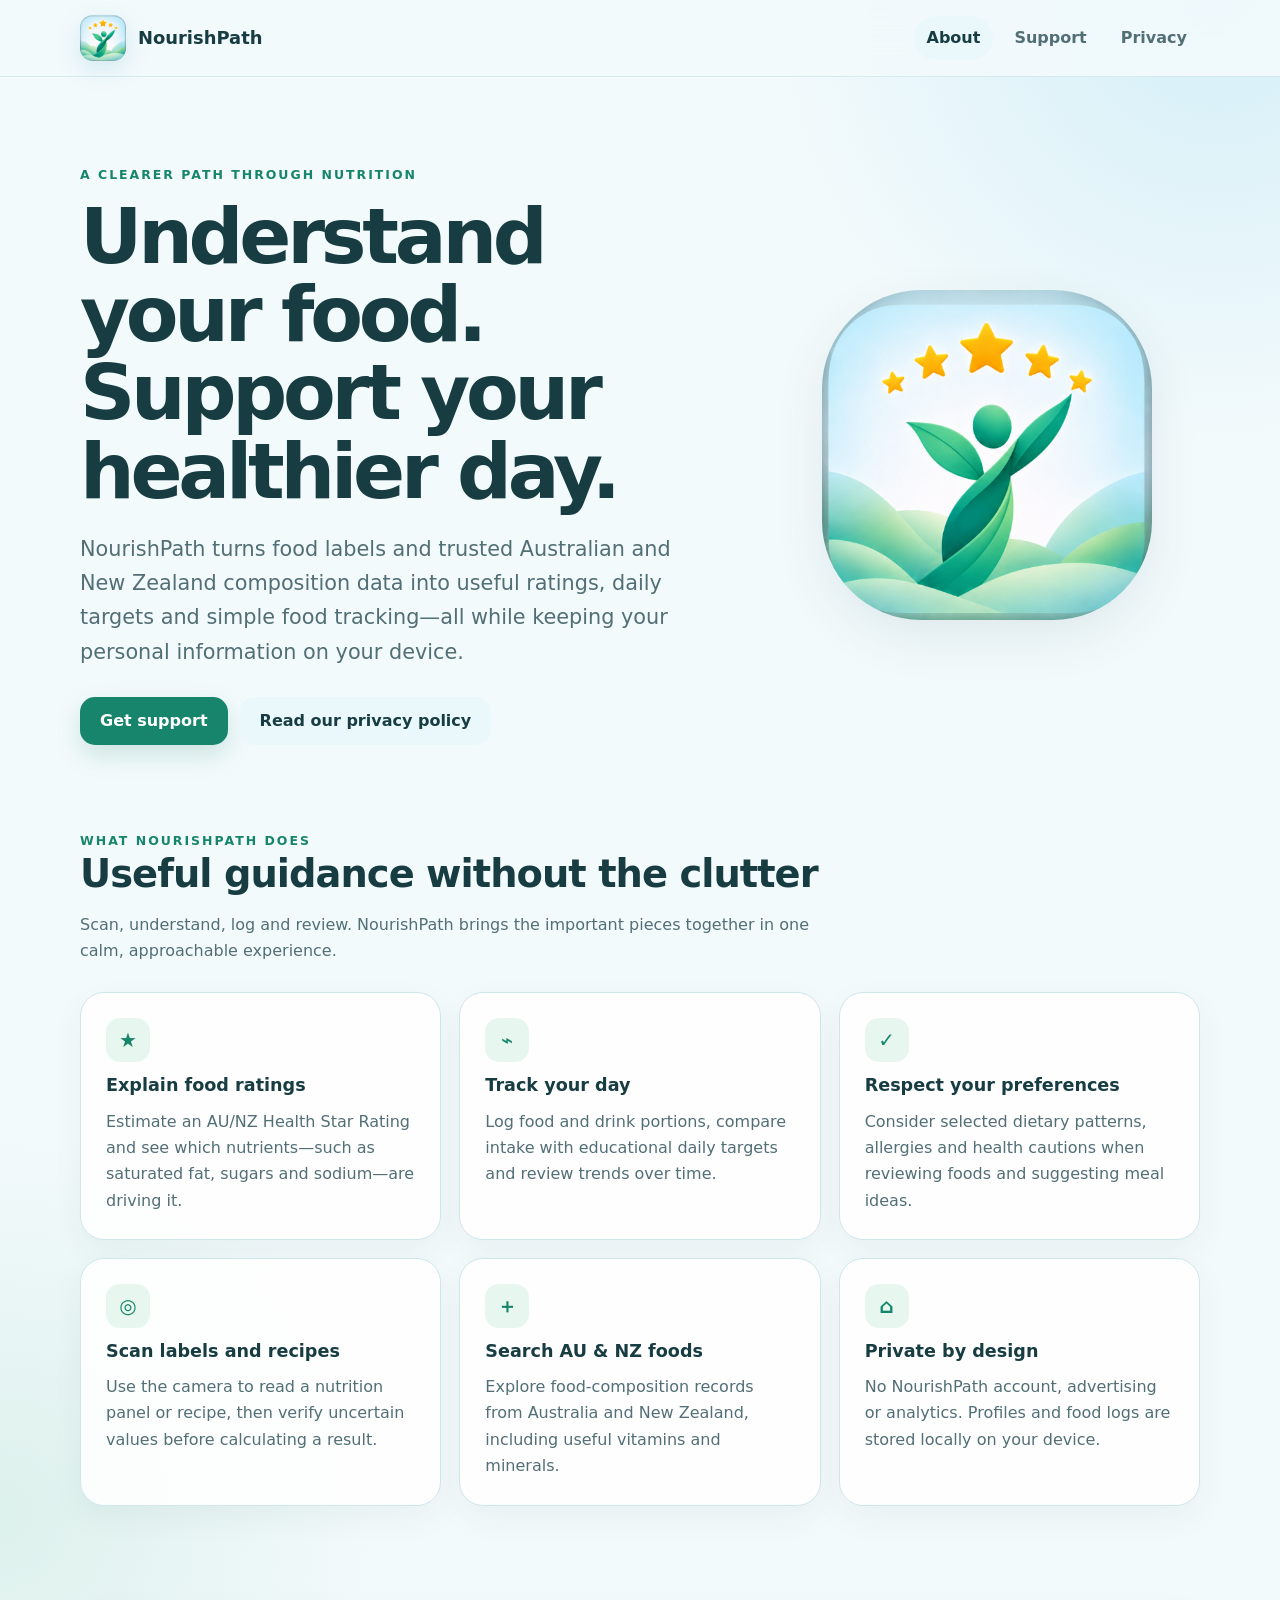
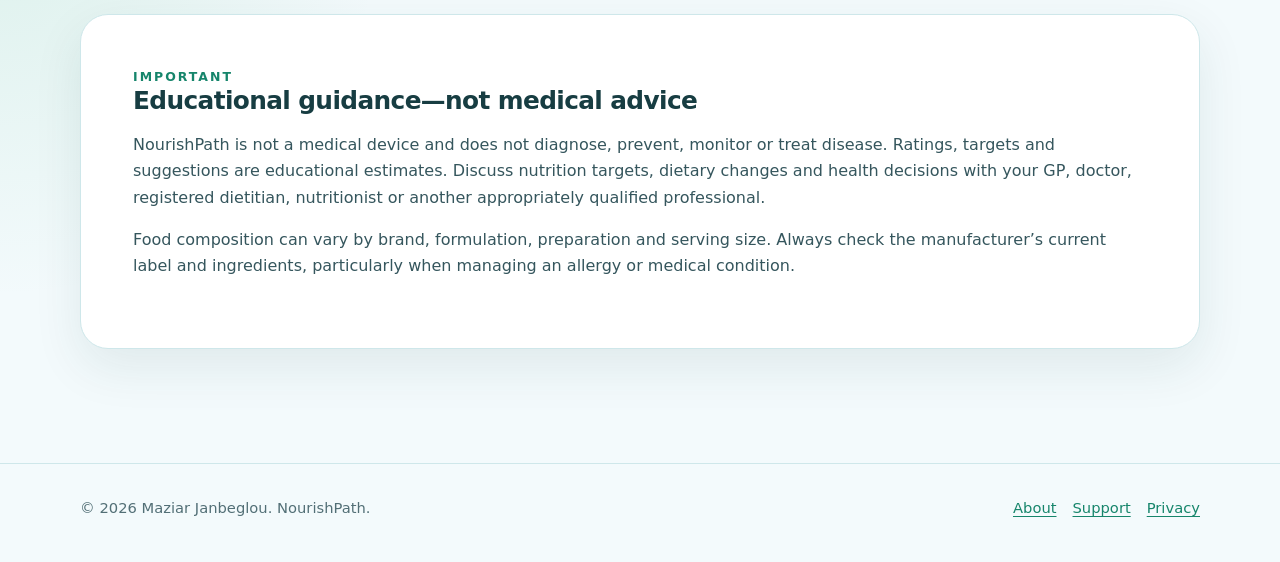
==== index.htm @ 03e22d19 "Add files via upload" ====
<!doctype html>
<html lang="en-NZ">
<head>
  <meta charset="utf-8">
  <meta name="viewport" content="width=device-width, initial-scale=1">
  <meta name="description" content="NourishPath helps you understand food and drink nutrition, track daily intake, and make more informed choices.">
  <title>NourishPath — Food & daily nutrition, made clearer</title>
  <link rel="icon" href="assets/nourishpath-logo.png">
  <link rel="stylesheet" href="styles.css">
</head>
<body>
  <header class="site-header"><nav class="nav wrap" aria-label="Main navigation">
    <a class="brand" href="index.htm"><img src="assets/nourishpath-logo.png" alt=""><span>NourishPath</span></a>
    <div class="nav-links"><a aria-current="page" href="index.htm">About</a><a href="support.htm">Support</a><a href="privacy.htm">Privacy</a></div>
  </nav></header>
  <main>
    <section class="hero"><div class="hero-grid wrap">
      <div><div class="eyebrow">A clearer path through nutrition</div><h1>Understand your food. Support your healthier day.</h1>
        <p class="lede">NourishPath turns food labels and trusted Australian and New Zealand composition data into useful ratings, daily targets and simple food tracking—all while keeping your personal information on your device.</p>
        <div class="actions"><a class="button" href="support.htm">Get support</a><a class="button secondary" href="privacy.htm">Read our privacy policy</a></div>
      </div>
      <img class="hero-logo" src="assets/nourishpath-logo.png" alt="NourishPath logo: a green leafy person reaching upward beneath five stars">
    </div></section>
    <section class="section"><div class="wrap">
      <div class="eyebrow">What NourishPath does</div><h2>Useful guidance without the clutter</h2>
      <p class="section-intro">Scan, understand, log and review. NourishPath brings the important pieces together in one calm, approachable experience.</p>
      <div class="cards">
        <article class="card"><div class="icon">★</div><h3>Explain food ratings</h3><p>Estimate an AU/NZ Health Star Rating and see which nutrients—such as saturated fat, sugars and sodium—are driving it.</p></article>
        <article class="card"><div class="icon">⌁</div><h3>Track your day</h3><p>Log food and drink portions, compare intake with educational daily targets and review trends over time.</p></article>
        <article class="card"><div class="icon">✓</div><h3>Respect your preferences</h3><p>Consider selected dietary patterns, allergies and health cautions when reviewing foods and suggesting meal ideas.</p></article>
        <article class="card"><div class="icon">◎</div><h3>Scan labels and recipes</h3><p>Use the camera to read a nutrition panel or recipe, then verify uncertain values before calculating a result.</p></article>
        <article class="card"><div class="icon">＋</div><h3>Search AU & NZ foods</h3><p>Explore food-composition records from Australia and New Zealand, including useful vitamins and minerals.</p></article>
        <article class="card"><div class="icon">⌂</div><h3>Private by design</h3><p>No NourishPath account, advertising or analytics. Profiles and food logs are stored locally on your device.</p></article>
      </div>
    </div></section>
    <section class="section"><div class="wrap document">
      <div class="eyebrow">Important</div><h2>Educational guidance—not medical advice</h2>
      <p>NourishPath is not a medical device and does not diagnose, prevent, monitor or treat disease. Ratings, targets and suggestions are educational estimates. Discuss nutrition targets, dietary changes and health decisions with your GP, doctor, registered dietitian, nutritionist or another appropriately qualified professional.</p>
      <p>Food composition can vary by brand, formulation, preparation and serving size. Always check the manufacturer’s current label and ingredients, particularly when managing an allergy or medical condition.</p>
    </div></section>
  </main>
  <footer class="site-footer"><div class="footer-row wrap"><span>© 2026 Maziar Janbeglou. NourishPath.</span><div class="footer-links"><a href="index.htm">About</a><a href="support.htm">Support</a><a href="privacy.htm">Privacy</a></div></div></footer>
</body></html>
---- styles.css ----
:root {
  --ink: #173d42;
  --muted: #526f76;
  --paper: #f3fafc;
  --panel: #ffffff;
  --blue: #2e92b4;
  --sky: #78cdea;
  --blue-soft: #eaf8fc;
  --green: #16856b;
  --fresh: #55b98a;
  --green-soft: #e7f7ef;
  --rule: #cee7ea;
  --warn: #da821e;
  --shadow: 0 18px 50px rgba(23, 61, 66, .09);
}

* { box-sizing: border-box; }
html { scroll-behavior: smooth; }
body {
  margin: 0;
  color: var(--ink);
  background:
    radial-gradient(circle at 95% 0%, rgba(120,205,234,.25), transparent 28rem),
    radial-gradient(circle at 0% 70%, rgba(85,185,138,.14), transparent 24rem),
    var(--paper);
  font-family: ui-rounded, "SF Pro Rounded", "Avenir Next", system-ui, -apple-system, BlinkMacSystemFont, "Segoe UI", sans-serif;
  line-height: 1.65;
}
a { color: var(--green); text-underline-offset: 3px; }
a:hover { color: var(--blue); }
.wrap { width: min(1120px, calc(100% - 36px)); margin: 0 auto; }
.site-header {
  position: sticky; top: 0; z-index: 20;
  border-bottom: 1px solid rgba(206,231,234,.8);
  background: rgba(243,250,252,.88);
  backdrop-filter: blur(18px);
}
.nav { min-height: 76px; display: flex; align-items: center; gap: 24px; }
.brand { display: flex; align-items: center; gap: 12px; color: var(--ink); text-decoration: none; font-weight: 800; font-size: 1.12rem; }
.brand img { width: 46px; height: 46px; border-radius: 13px; box-shadow: 0 8px 24px rgba(46,146,180,.16); }
.nav-links { display: flex; gap: 8px; margin-left: auto; }
.nav-links a { color: var(--muted); text-decoration: none; font-weight: 700; padding: 9px 13px; border-radius: 999px; }
.nav-links a:hover, .nav-links a[aria-current="page"] { color: var(--ink); background: var(--blue-soft); }
.hero { padding: 88px 0 52px; }
.hero-grid { display: grid; grid-template-columns: 1.2fr .8fr; gap: 56px; align-items: center; }
.eyebrow { color: var(--green); font-size: .78rem; font-weight: 850; letter-spacing: .16em; text-transform: uppercase; }
h1 { margin: 12px 0 18px; max-width: 820px; font-size: clamp(2.5rem, 6vw, 5.2rem); line-height: 1.02; letter-spacing: -.055em; }
.legal h1 { font-size: clamp(2.3rem, 5vw, 4.25rem); }
.lede { max-width: 720px; color: var(--muted); font-size: clamp(1.05rem, 2vw, 1.3rem); }
.hero-logo { width: min(100%, 330px); justify-self: center; border-radius: 30%; box-shadow: var(--shadow); }
.actions { display: flex; flex-wrap: wrap; gap: 12px; margin-top: 28px; }
.button { display: inline-flex; align-items: center; justify-content: center; min-height: 48px; padding: 0 20px; border-radius: 15px; background: var(--green); color: white; text-decoration: none; font-weight: 800; box-shadow: 0 10px 24px rgba(22,133,107,.18); }
.button.secondary { color: var(--ink); background: var(--blue-soft); box-shadow: none; }
.section { padding: 34px 0 74px; }
.section h2 { margin: 0 0 12px; font-size: clamp(1.65rem, 3vw, 2.4rem); line-height: 1.15; letter-spacing: -.025em; }
.section-intro { color: var(--muted); max-width: 740px; margin-bottom: 28px; }
.cards { display: grid; grid-template-columns: repeat(3, 1fr); gap: 18px; }
.card { padding: 25px; border: 1px solid var(--rule); border-radius: 24px; background: rgba(255,255,255,.9); box-shadow: 0 12px 32px rgba(23,61,66,.05); }
.card h3 { margin: 9px 0 8px; font-size: 1.1rem; }
.card p { margin: 0; color: var(--muted); }
.icon { display: grid; place-items: center; width: 44px; height: 44px; border-radius: 14px; color: var(--green); background: var(--green-soft); font-size: 1.25rem; font-weight: 900; }
.content-grid { display: grid; grid-template-columns: 250px 1fr; gap: 32px; align-items: start; }
.toc { position: sticky; top: 104px; padding: 18px; border: 1px solid var(--rule); border-radius: 20px; background: rgba(255,255,255,.8); }
.toc strong { display: block; margin-bottom: 7px; }
.toc a { display: block; padding: 5px 0; color: var(--muted); text-decoration: none; }
.document { padding: clamp(24px, 5vw, 52px); border: 1px solid var(--rule); border-radius: 28px; background: var(--panel); box-shadow: var(--shadow); }
.document section + section { margin-top: 42px; padding-top: 34px; border-top: 1px solid var(--rule); }
.document h2 { margin: 0 0 12px; font-size: 1.55rem; }
.document h3 { margin: 24px 0 8px; }
.document p, .document li { color: #35565d; }
.document ul { padding-left: 1.25rem; }
.notice { padding: 18px 20px; border: 1px solid rgba(46,146,180,.24); border-radius: 18px; background: var(--blue-soft); }
.warning { border-color: rgba(218,130,30,.25); background: rgba(218,130,30,.08); }
.support-grid { display: grid; grid-template-columns: repeat(2, 1fr); gap: 18px; }
.contact-card { padding: 28px; border-radius: 26px; color: white; background: linear-gradient(135deg, var(--green), #0e6f73); box-shadow: var(--shadow); }
.contact-card a { color: white; }
.faq details { margin-bottom: 12px; border: 1px solid var(--rule); border-radius: 18px; background: var(--panel); overflow: hidden; }
.faq summary { cursor: pointer; padding: 18px 20px; font-weight: 800; }
.faq details p { margin: 0; padding: 0 20px 20px; color: var(--muted); }
.site-footer { margin-top: 40px; padding: 32px 0 42px; border-top: 1px solid var(--rule); color: var(--muted); font-size: .92rem; }
.footer-row { display: flex; justify-content: space-between; gap: 24px; flex-wrap: wrap; }
.footer-links { display: flex; gap: 16px; flex-wrap: wrap; }
@media (max-width: 780px) {
  .nav { align-items: flex-start; padding: 13px 0; }
  .nav-links { gap: 2px; }
  .nav-links a { padding: 8px; font-size: .86rem; }
  .hero { padding-top: 56px; }
  .hero-grid, .content-grid { grid-template-columns: 1fr; }
  .hero-logo { width: 210px; grid-row: 1; }
  .cards, .support-grid { grid-template-columns: 1fr; }
  .toc { position: static; }
}
@media (max-width: 500px) {
  .brand span { display: none; }
  .wrap { width: min(100% - 24px, 1120px); }
  .document { border-radius: 22px; }
}
@media (prefers-reduced-motion: reduce) { html { scroll-behavior: auto; } }
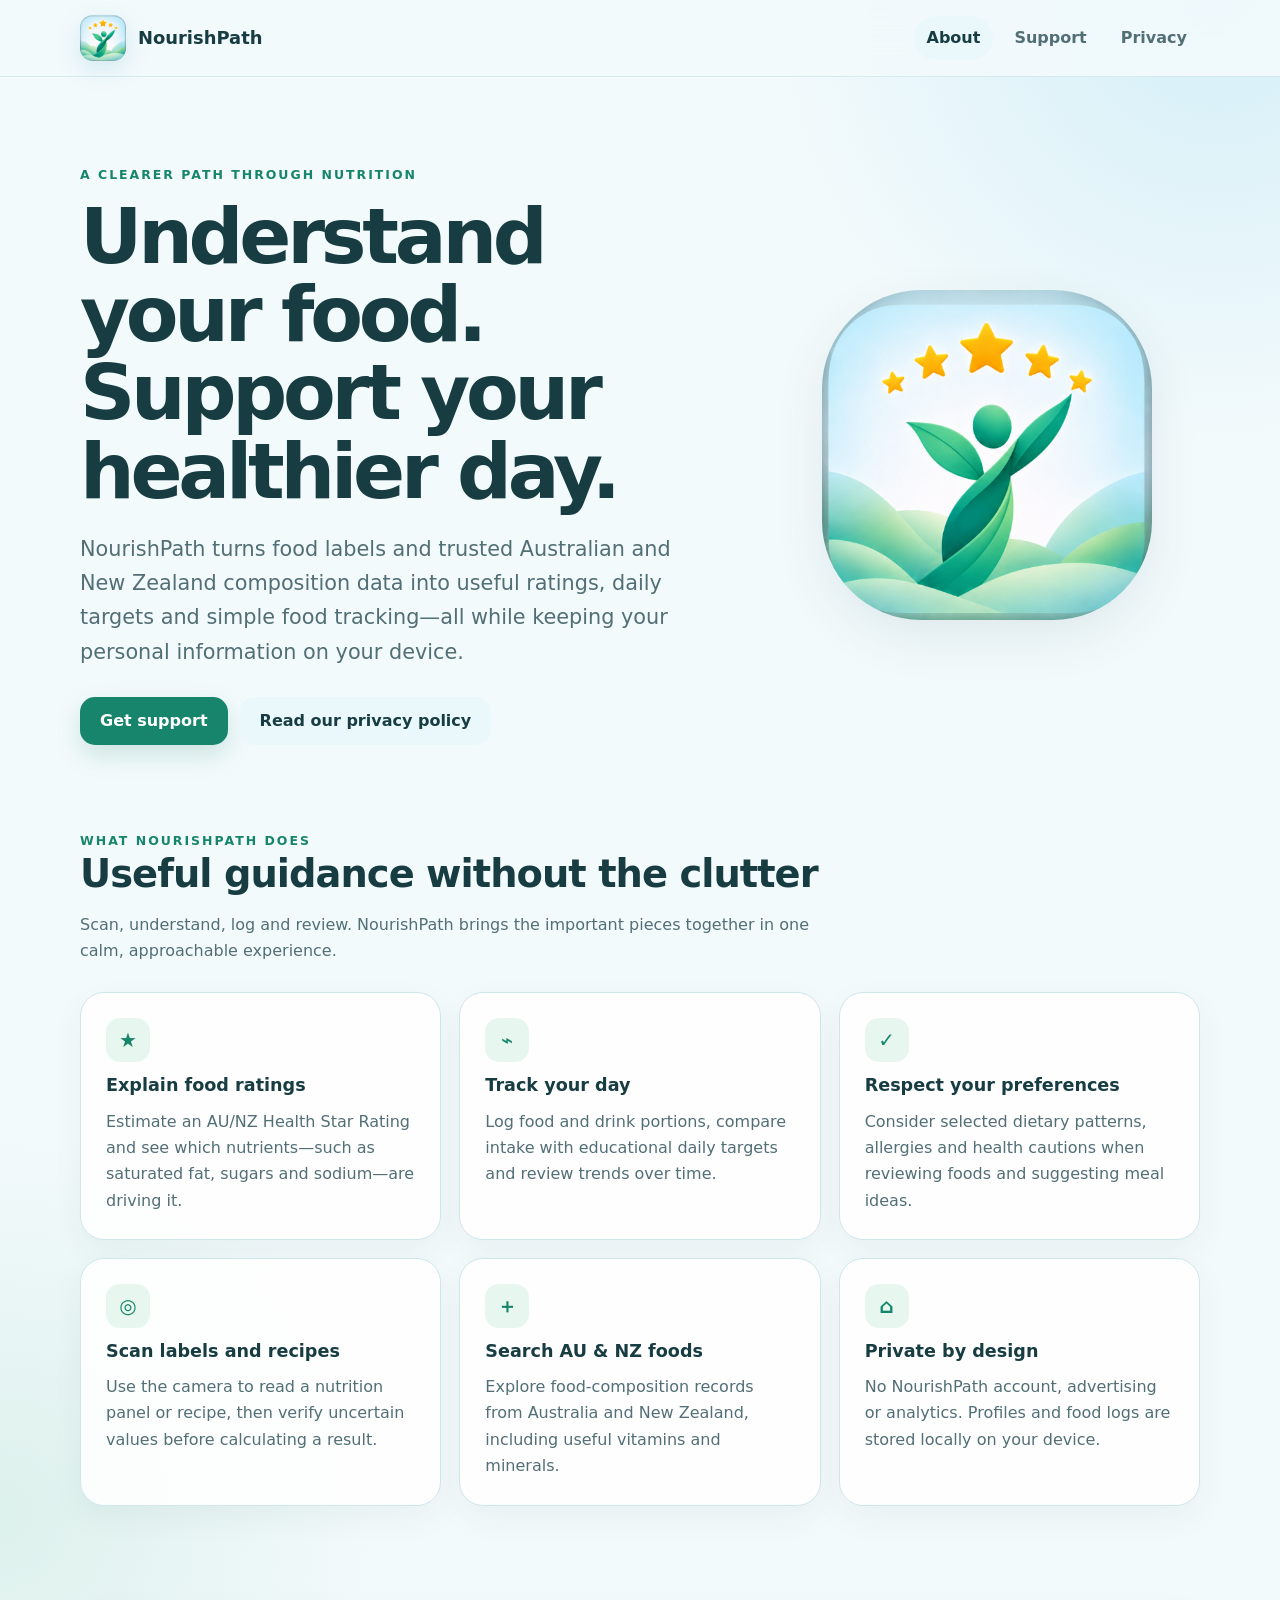
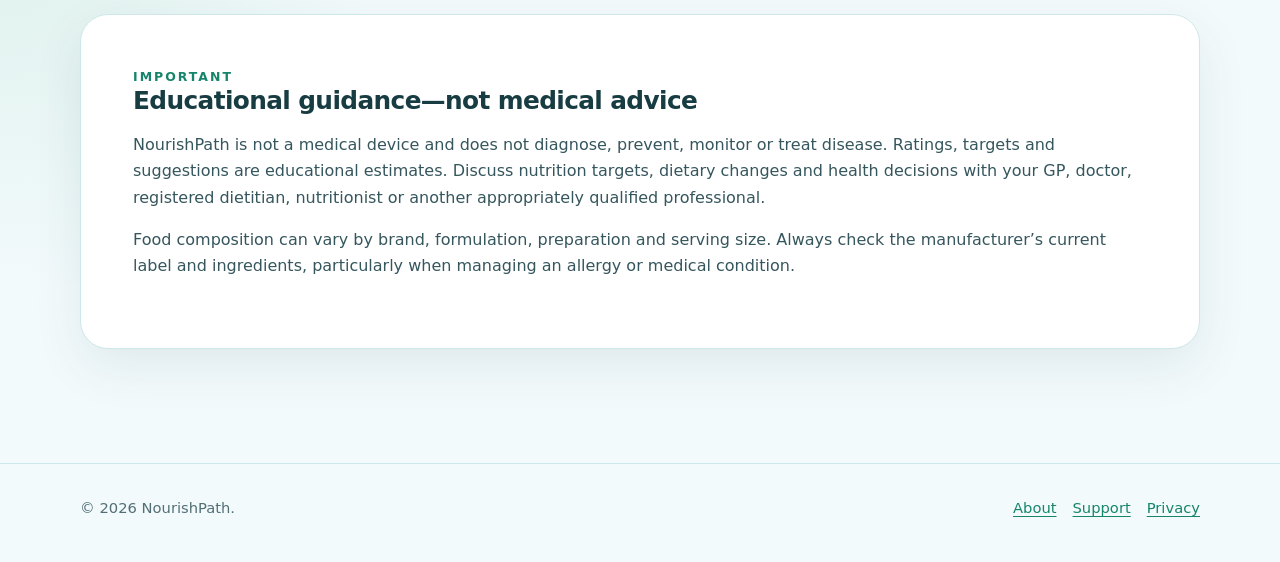
==== commit f0b2c82d: "Update index.htm" ====
--- a/index.htm
+++ b/index.htm
@@ -39,6 +39,6 @@
       <p>Food composition can vary by brand, formulation, preparation and serving size. Always check the manufacturer’s current label and ingredients, particularly when managing an allergy or medical condition.</p>
     </div></section>
   </main>
-  <footer class="site-footer"><div class="footer-row wrap"><span>© 2026 Maziar Janbeglou. NourishPath.</span><div class="footer-links"><a href="index.htm">About</a><a href="support.htm">Support</a><a href="privacy.htm">Privacy</a></div></div></footer>
+  <footer class="site-footer"><div class="footer-row wrap"><span>© 2026 NourishPath.</span><div class="footer-links"><a href="index.htm">About</a><a href="support.htm">Support</a><a href="privacy.htm">Privacy</a></div></div></footer>
 </body></html>
 
